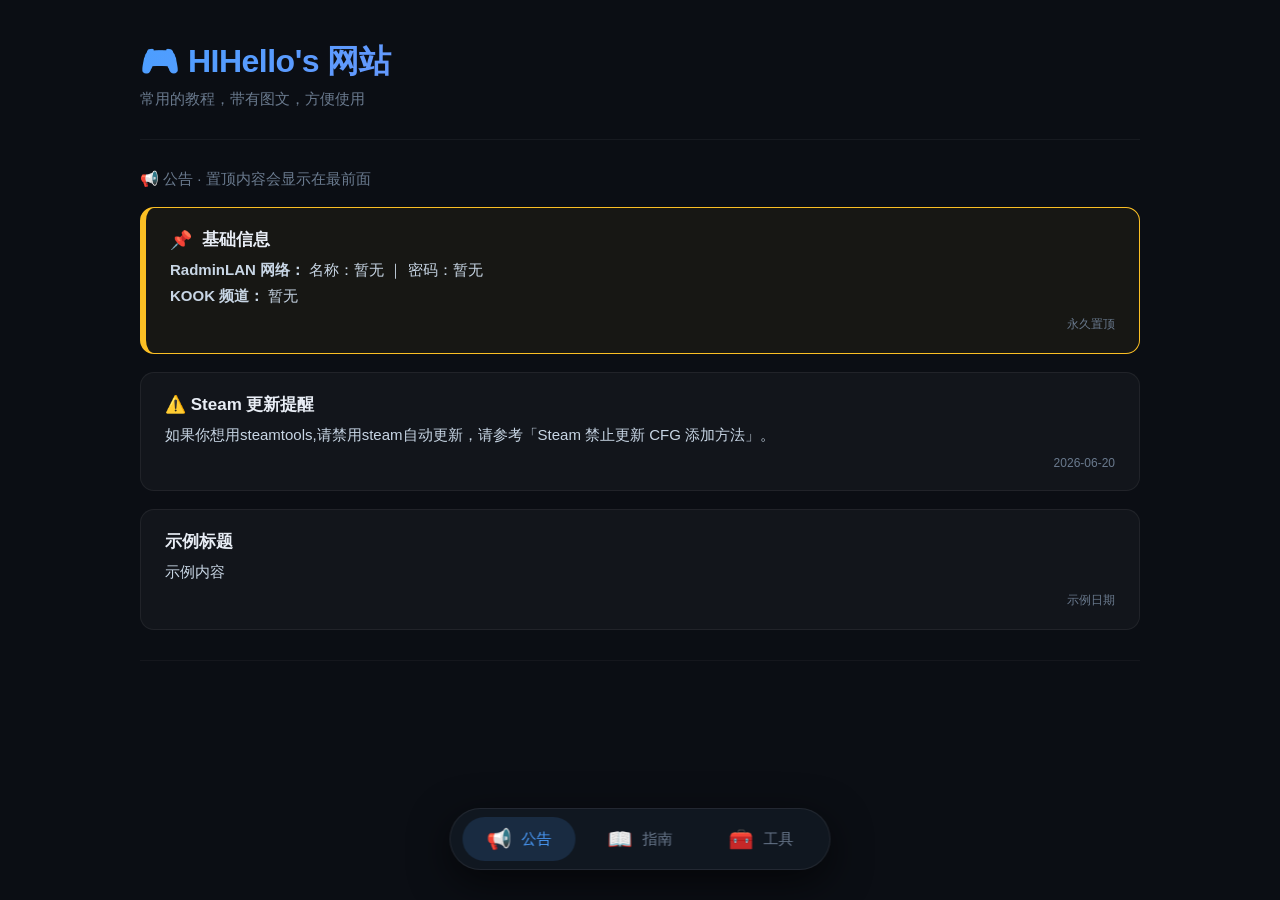
==== index.html @ 1fbae83b "无 无" ====
<!DOCTYPE html>
<html lang="zh-CN">
<head>
    <meta charset="UTF-8">
    <meta name="viewport" content="width=device-width, initial-scale=1.0">
    <title>HIHello's网站</title>
    <!-- 引用外部样式 -->
    <link rel="stylesheet" href="style.css">
</head>
<body>
<div class="app-wrapper">

    <!-- ========== 头部 ========== -->
    <div class="header">
        <h1>🎮 HIHello's 网站</h1>
        <p>常用的教程，带有图文，方便使用</p>
    </div>

    <!-- ========== 页面1: 指南 ========== -->
    <div id="page-guide" class="page">
        <div class="section-sub">📖 指南 · 点击模块展开，再点条目查看图片</div>
        
         <!-- 模块5: 备用指南（正在游玩的游戏） -->
        <div class="guide-module module-backup">
            <div class="module-title">
                <span>🎮 备用指南 · 当前游戏教程</span>
                <span class="arrow">▾</span>
            </div>
            <div class="module-content">
                <div class="guide-card">
                    <div class="guide-title">
                        <span>🔄 暂无</span>
                        <span class="arrow">▾</span>
                    </div>
                    <div class="guide-content">
                        <img class="step-img" src="替换我为相对路径" alt="游戏教程图1">
                        <div class="step-caption"><strong>步骤1：</strong> 1</div>
                        <img class="step-img" src="替换我为相对路径" alt="游戏教程图2">
                        <div class="step-caption"><strong>步骤2：</strong> 2</div>
                        <!-- <p style="color:#6A7A8E; font-size:13px;">📌 此模块内容可随时替换为当前正在玩的游戏教程。</p> -->
                    </div>
                </div>
                <!-- 可以再添加多个条目，根据需求 -->
            </div>
        </div>

        <!-- 模块1: Steam相关 -->
        <div class="guide-module">
            <div class="module-title">
                <span>🟦 Steam 相关</span>
                <span class="arrow">▾</span>
            </div>
            <div class="module-content">
                <!-- 条目1 -->
                <div class="guide-card">
                    <div class="guide-title">
                        <span>🚫 Steam 禁止更新 CFG 添加方法</span>
                        <span class="arrow">▾</span>
                    </div>
                    <div class="guide-content">
                        <img class="step-img" src="images/steam_cfg/steam_cfg01.png" alt="步骤图1">
                        <div class="step-caption"><strong>步骤1：</strong> 找到你的steam根目录,如图所示</div>
                        <img class="step-img" src="images/steam_cfg/steam_cfg02.png" alt="步骤图2">
                        <div class="step-caption"><strong>步骤2：</strong> 下载工具栏里面的"Steam 禁止更新 CFG"。</div>
                        <img class="step-img" src="images/steam_cfg/steam_cfg03.png" alt="步骤图3">
                        <div class="step-caption"><strong>步骤3：</strong> 将下载下来的cfg放入steam根目录。重启即可</div>
                        <!-- <p style="color:#6A7A8E; font-size:13px;">💡 将你的截图替换上面的占位图，可放多张。</p> -->
                    </div>
                </div>
                <!-- 条目2 -->
                <div class="guide-card">
                    <div class="guide-title">
                        <span>🔍 Steam 版本查看</span>
                        <span class="arrow">▾</span>
                    </div>
                    <div class="guide-content">
                        <img class="step-img" src="images/steam_version/steam_version.png" alt="版本查看图">
                        <div class="step-caption">点击左上角“Steam” → “关于 Steam” 即可看到版本号。</div>
                        <p style="color:#6A7A8E; font-size:13px;">也可在控制台输入 version 命令。</p>
                    </div>
                </div>
                <!-- 条目3 -->
                <div class="guide-card">
                    <div class="guide-title">
                        <span>🧹 Steam 清除下载缓存</span>
                        <span class="arrow">▾</span>
                    </div>
                    <div class="guide-content">
                        <img class="step-img" src="images/steam_cleandownload/steam_cleandownload01.png" alt="清除缓存图1">
                        <img class="step-img" src="images/steam_cleandownload/steam_cleandownload02.png" alt="清除缓存2">
                        <div class="step-caption">打开Steam设置 → 下载 → 点击“清除下载缓存” → 重启Steam。</div>
                        <p style="color:#6A7A8E; font-size:13px;">🔁 不会删除游戏文件，只清理临时数据。</p>
                    </div>
                </div>
            </div>
        </div>

        <!-- 模块2: SteamTools相关 -->
        <div class="guide-module">
            <div class="module-title">
                <span>🛠️ SteamTools 相关</span>
                <span class="arrow">▾</span>
            </div>
            <div class="module-content">
                <div class="guide-card">
                    <div class="guide-title">
                        <span>📦 SteamTools 使用方法(暂无)</span>
                        <span class="arrow">▾</span>
                    </div>
                    <div class="guide-content">
                        <!-- <img class="step-img" src="https://picsum.photos/800/400?random=6" alt="SteamTools步骤1">
                        <div class="step-caption"><strong>步骤1：</strong> 下载解压SteamTools，以管理员身份运行。</div>
                        <img class="step-img" src="https://picsum.photos/800/400?random=7" alt="SteamTools步骤2">
                        <div class="step-caption"><strong>步骤2：</strong> 在设置中勾选“开启解锁模式”。</div>
                        <img class="step-img" src="https://picsum.photos/800/400?random=8" alt="SteamTools步骤3">
                        <div class="step-caption"><strong>步骤3：</strong> 重启Steam，生效。</div> -->
                        <!-- <p style="color:#6A7A8E; font-size:13px;">⚠️ 建议仅在单机/离线环境下使用。</p> -->
                    </div>
                </div>
            </div>
        </div>

        <!-- 模块3: 电脑远控相关 -->
        <div class="guide-module">
            <div class="module-title">
                <span>🖥️ 电脑远控相关</span>
                <span class="arrow">▾</span>
            </div>
            <div class="module-content">
                <div class="guide-card">
                    <div class="guide-title">
                        <span>📡 爱思远控使用方法</span>
                        <span class="arrow">▾</span>
                    </div>
                    <div class="guide-content">
                        <img class="step-img" src="images/i4_help/i4_help01.png" alt="爱思远控步骤1">
                        <div class="step-caption"><strong>步骤1：</strong> 下载安装爱思远控</div>
                        <img class="step-img" src="images/i4_help/i4_help02.png" alt="爱思远控步骤2">
                        <div class="step-caption"><strong>步骤2：</strong> 将远控码和密码复制发给远控你的人,注意密码不会自动复制</div>
                         <p style="color:#6A7A8E; font-size:13px;">⚠️ 请发送给你信任的人！</p>
                    </div>
                </div>
            </div>
        </div>

        <!-- 模块4: 虚拟局域网相关 -->
        <div class="guide-module">
            <div class="module-title">
                <span>🌐 虚拟局域网相关</span>
                <span class="arrow">▾</span>
            </div>
            <div class="module-content">
                <div class="guide-card">
                    <div class="guide-title">
                        <span>🔗 RadminLAN 使用方法</span>
                        <span class="arrow">▾</span>
                    </div>
                    <div class="guide-content">
                        <img class="step-img" src="images/radmin_help/radmin_help01.png" alt="RadminLAN步骤1">
                        <div class="step-caption"><strong>步骤1：</strong> 下载并安装radmin</div>
                        <img class="step-img" src="images/radmin_help/radmin_help02.png" alt="RadminLAN步骤2">
                        <div class="step-caption"><strong>步骤2：</strong> 第一次加载</div>
                        <img class="step-img" src="images/radmin_help/radmin_help03.png" alt="RadminLAN步骤3">
                        <div class="step-caption"><strong>步骤3：</strong> 修改名字</div>
                        <img class="step-img" src="images/radmin_help/radmin_help04.png" alt="RadminLAN步骤4">
                        <div class="step-caption"><strong>步骤4：</strong> 加入/创建局域网</div>
                    </div>
                </div>
            </div>
        </div>
    </div>

    <!-- ========== 页面2: 工具 ========== -->
    <div id="page-tools" class="page">
        <div class="section-sub">🧰 常用工具下载</div>
        <div class="tool-list">
            <div class="tool-item">
                <span class="icon">🖥️</span>
                <div class="info">
                    <div class="name">爱思远控 Lite</div>
                    <div class="desc">轻量远程控制</div>
                </div>
                <a href="https://d-app6.i4.cn/i4tools/remote/win/i4Remote_Lite_1.0.32.exe" class="link">下载</a>
                <a href="downloads/i4Remote_Lite_1.0.32.exe" class="link">备用下载</a>
            </div>
            <div class="tool-item">
                <span class="icon">🎮</span>
                <div class="info">
                    <div class="name">Steam 官方</div>
                    <div class="desc">游戏平台</div>
                </div>
                <a href="https://store.steampowered.com/about/" class="link">访问</a>
            </div>
            <div class="tool-item">
                <span class="icon">🔗</span>
                <div class="info">
                    <div class="name">RadminLAN</div>
                    <div class="desc">虚拟局域网</div>
                </div>
                <a href="https://www.radmin-lan.cn/" class="link">下载</a>
                <a href="downloads/Radmin_LAN_1.4.4642.1.exe" class="link">备用下载</a>
            </div>
            <div class="tool-item">
                <span class="icon">📄</span>
                <div class="info">
                    <div class="name">Steam 禁止更新 CFG</div>
                    <div class="desc">配置文件模板</div>
                </div>
                <a href="downloads/Steam.cfg" class="link">下载</a>
            </div>
            <div class="tool-item">
                <span class="icon">💬</span>
                <div class="info">
                    <div class="name">KOOK</div>
                    <div class="desc">语音开黑</div>
                </div>
                <a href="https://www.kookapp.cn/" class="link">访问</a>
            </div>
            <div class="tool-item">
                <span class="icon">🛠️</span>
                <div class="info">
                    <div class="name">SteamTools</div>
                    <div class="desc">解锁辅助工具</div>
                </div>
                <a href="https://www.steamtools.net/" class="link">访问</a>
            </div>
        </div>
    </div>

    <!-- ========== 页面3: 公告 ========== -->
    <div id="page-notice" class="page active">
        <div class="section-sub">📢 公告 · 置顶内容会显示在最前面</div>
        <div class="notice-list">
            <!-- 置顶公告（特殊样式） -->
            <div class="notice-card pinned">
                <div class="notice-title">
                    <span class="pin-icon">📌</span> 基础信息
                </div>
                <div class="notice-content">
                    <p><strong>RadminLAN 网络：</strong> 名称：暂无 ｜ 密码：暂无</p>
                    <p><strong>KOOK 频道：</strong> 暂无</p>
                </div>
                <div class="notice-date">永久置顶</div>
            </div>
            <!-- 普通公告1 -->
            <div class="notice-card">
                <div class="notice-title">⚠️ Steam 更新提醒</div>
                <div class="notice-content">
                    <p>如果你想用steamtools,请禁用steam自动更新，请参考「Steam 禁止更新 CFG 添加方法」。</p>
                </div>
                <div class="notice-date">2026-06-20</div>
            </div>
             <!-- 普通公告2 -->
            <div class="notice-card">
                <div class="notice-title">示例标题</div>
                <div class="notice-content">
                    <p>示例内容</p>
                </div>
                <div class="notice-date">示例日期</div>
            </div>
        </div>
    </div>

    <hr>
</div>

<!-- ========== 底部导航（三个标签） ========== -->
<div class="bottom-nav">
    <button class="nav-item active" data-target="page-notice">
        <span class="icon">📢</span><span>公告</span>
    </button>
    <button class="nav-item" data-target="page-guide">
        <span class="icon">📖</span><span>指南</span>
    </button>
    <button class="nav-item" data-target="page-tools">
        <span class="icon">🧰</span><span>工具</span>
    </button>
</div>

<!-- 引用外部脚本 -->
<script src="script.js"></script>
</body>
</html>
---- style.css ----
/* ========== 全局重置 & 深色主题 ========== */
* {
    margin: 0;
    padding: 0;
    box-sizing: border-box;
    font-family: -apple-system, 'Segoe UI', Roboto, 'Helvetica Neue', sans-serif;
}

body {
    background: #0B0E14;
    color: #E8EDF5;
    min-height: 100vh;
    display: flex;
    flex-direction: column;
    align-items: center;
    padding: 30px 20px 100px;
}

.app-wrapper {
    max-width: 1000px;
    width: 100%;
}

/* ========== 头部 ========== */
.header {
    padding: 10px 0 30px;
    border-bottom: 1px solid rgba(255,255,255,0.05);
    margin-bottom: 30px;
}
.header h1 {
    font-size: 32px;
    font-weight: 800;
    background: linear-gradient(135deg, #4B9EFF, #A78BFA);
    -webkit-background-clip: text;
    -webkit-text-fill-color: transparent;
    letter-spacing: -0.5px;
}
.header p {
    font-size: 15px;
    color: #6A7A8E;
    margin-top: 6px;
}

/* ========== 页面切换 ========== */
.page { display: none; animation: fadeUp 0.25s ease; }
.page.active { display: block; }
@keyframes fadeUp {
    from { opacity: 0; transform: translateY(12px); }
    to { opacity: 1; transform: translateY(0); }
}

/* ========== 模块（指南页面中的大分类） ========== */
.guide-module {
    background: rgba(255,255,255,0.02);
    border: 1px solid rgba(255,255,255,0.06);
    border-radius: 16px;
    margin-bottom: 20px;
    overflow: hidden;
    transition: border-color 0.2s;
}
.guide-module:hover {
    border-color: rgba(75,158,255,0.2);
}
.module-title {
    padding: 16px 24px;
    font-weight: 700;
    font-size: 18px;
    cursor: pointer;
    user-select: none;
    background: rgba(255,255,255,0.03);
    display: flex;
    justify-content: space-between;
    align-items: center;
    transition: background 0.2s;
}
.module-title:hover {
    background: rgba(255,255,255,0.06);
}
.module-title .arrow {
    color: #4B9EFF;
    transition: 0.3s;
    font-size: 20px;
}
.guide-module.open .module-title .arrow {
    transform: rotate(180deg);
}
.module-content {
    max-height: 0;
    overflow: hidden;
    transition: max-height 0.5s cubic-bezier(0.4, 0, 0.2, 1), padding 0.3s;
    padding: 0 24px;
    background: rgba(0,0,0,0.15);
}
.guide-module.open .module-content {
    max-height: 9000px; /* 足够展示所有子条目 */
    padding: 16px 24px 24px;
}

/* ========== 子条目（每个教程） ========== */
.guide-card {
    background: rgba(255,255,255,0.03);
    border: 1px solid rgba(255,255,255,0.05);
    border-radius: 12px;
    margin-bottom: 14px;
    overflow: hidden;
    transition: border-color 0.2s;
}
.guide-card:last-child { margin-bottom: 0; }
.guide-card:hover {
    border-color: rgba(75,158,255,0.25);
}
.guide-title {
    padding: 14px 18px;
    font-weight: 600;
    font-size: 16px;
    display: flex;
    justify-content: space-between;
    align-items: center;
    cursor: pointer;
    user-select: none;
    background: rgba(255,255,255,0.02);
}
.guide-title .arrow {
    color: #4B9EFF;
    transition: 0.3s;
    font-size: 18px;
}
.guide-card.open .guide-title .arrow {
    transform: rotate(180deg);
}
.guide-content {
    max-height: 0;
    padding: 0 18px;
    overflow: hidden;
    transition: max-height 0.4s cubic-bezier(0.4, 0, 0.2, 1), padding 0.3s;
    background: rgba(0,0,0,0.1);
}
.guide-card.open .guide-content {
    max-height: 9000px;
    padding: 16px 18px 20px;
}
/* 图片容器 */
.guide-content .step-img {
    width: 100%;
    height: auto;
    border-radius: 8px;
    border: 1px solid rgba(255,255,255,0.08);
    margin: 8px 0;
    box-shadow: 0 4px 15px rgba(0,0,0,0.3);
}
.guide-content .step-caption {
    color: #B0C0D0;
    font-size: 14px;
    line-height: 1.6;
    margin: 6px 0 10px;
}
.guide-content .step-caption strong {
    color: #E8EDF5;
}

/* ========== 工具页面 ========== */
.tool-list {
    display: grid;
    grid-template-columns: repeat(2, 1fr);
    gap: 16px;
    margin-top: 10px;
}
.tool-item {
    background: rgba(255,255,255,0.04);
    border: 1px solid rgba(255,255,255,0.06);
    border-radius: 14px;
    padding: 18px 20px;
    display: flex;
    align-items: center;
    gap: 14px;
    transition: 0.2s;
}
.tool-item:hover {
    background: rgba(75,158,255,0.06);
    border-color: #4B9EFF;
    transform: translateY(-2px);
    box-shadow: 0 4px 20px rgba(0,0,0,0.3);
}
.tool-item .icon { font-size: 28px; }
.tool-item .info { flex: 1; }
.tool-item .name { font-weight: 600; font-size: 16px; }
.tool-item .desc { font-size: 13px; color: #6A7A8E; margin-top: 2px; }
.tool-item .link {
    color: #4B9EFF;
    text-decoration: none;
    font-size: 14px;
    background: rgba(75,158,255,0.1);
    padding: 4px 14px;
    border-radius: 20px;
    transition: 0.2s;
    border: 1px solid transparent;
}
.tool-item .link:hover {
    background: #4B9EFF;
    color: #fff;
    border-color: #4B9EFF;
}

/* ========== 公告页面 ========== */
.notice-list {
    display: flex;
    flex-direction: column;
    gap: 18px;
    margin-top: 10px;
}
.notice-card {
    background: rgba(255,255,255,0.03);
    border: 1px solid rgba(255,255,255,0.06);
    border-radius: 14px;
    padding: 20px 24px;
    transition: 0.2s;
}
.notice-card:hover {
    border-color: rgba(255,255,255,0.12);
}
.notice-card.pinned {
    border-left: 6px solid #FBBF24;
    background: rgba(251,191,36,0.05);
    border-color: #FBBF24;
}
.notice-card .notice-title {
    font-weight: 700;
    font-size: 17px;
    display: flex;
    align-items: center;
    gap: 10px;
    margin-bottom: 6px;
}
.notice-card .notice-title .pin-icon {
    color: #FBBF24;
    font-size: 18px;
}
.notice-card .notice-content {
    color: #C8D6E5;
    font-size: 15px;
    line-height: 1.7;
}
.notice-card .notice-date {
    font-size: 12px;
    color: #6A7A8E;
    margin-top: 8px;
    text-align: right;
}

/* ========== 底部导航（桌面悬浮居中） ========== */
.bottom-nav {
    position: fixed;
    bottom: 30px;
    left: 50%;
    transform: translateX(-50%);
    background: rgba(18,24,34,0.92);
    backdrop-filter: blur(16px);
    -webkit-backdrop-filter: blur(16px);
    display: flex;
    justify-content: space-around;
    align-items: center;
    padding: 8px 12px;
    border-radius: 60px;
    border: 1px solid rgba(255,255,255,0.08);
    box-shadow: 0 12px 40px rgba(0,0,0,0.6);
    z-index: 100;
    gap: 8px;
    min-width: 360px;
}
.nav-item {
    display: flex;
    flex-direction: row;
    align-items: center;
    gap: 10px;
    cursor: pointer;
    background: none;
    border: none;
    color: #6A7A8E;
    transition: 0.2s;
    padding: 10px 24px;
    border-radius: 40px;
    font-size: 15px;
    font-weight: 500;
}
.nav-item .icon { font-size: 20px; }
.nav-item:hover {
    background: rgba(255,255,255,0.05);
    color: #C8D6E5;
}
.nav-item.active {
    background: rgba(75,158,255,0.15);
    color: #4B9EFF;
}

.section-sub {
    color: #6A7A8E;
    margin-bottom: 18px;
    font-size: 15px;
    display: flex;
    align-items: center;
    gap: 8px;
}
hr {
    border: none;
    border-top: 1px solid rgba(255,255,255,0.04);
    margin: 30px 0 10px;
}
/* 给自己的提示 */
.placeholder-note {   
    color: #5A6A7E;
    font-size: 13px;
    background: rgba(255,255,255,0.03);
    padding: 6px 12px;
    border-radius: 8px;
    display: inline-block;
    margin-top: 4px;
}
/* 备用指南特殊标记 */
.module-backup .module-title {
    border-left: 4px solid #F59E0B;
}
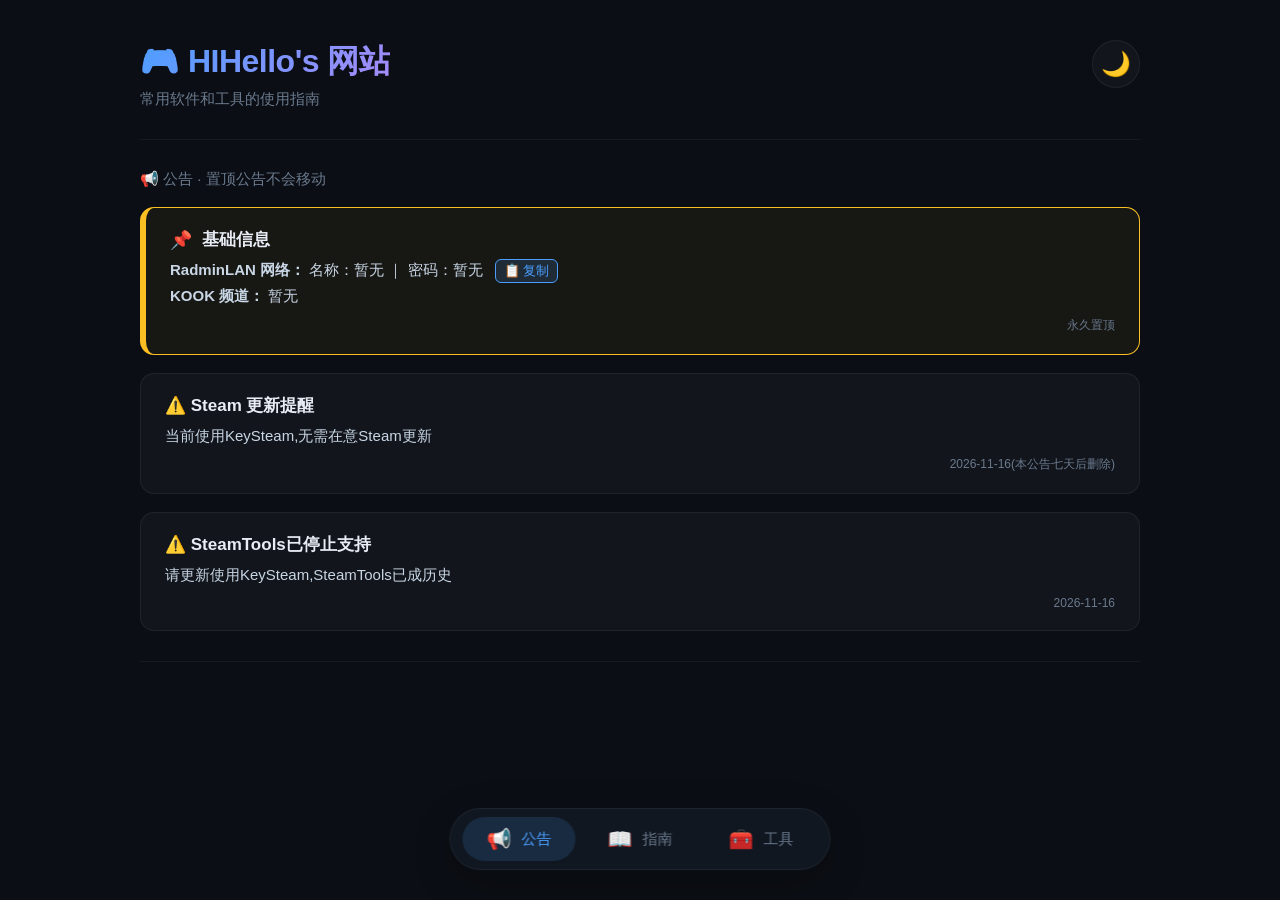
==== commit 95736c79: "无" ====
--- a/index.html
+++ b/index.html
@@ -4,259 +4,100 @@
     <meta charset="UTF-8">
     <meta name="viewport" content="width=device-width, initial-scale=1.0">
     <title>HIHello's网站</title>
-    <!-- 引用外部样式 -->
-    <link rel="stylesheet" href="style.css">
+    <link rel="stylesheet" href="css/style.css">
 </head>
 <body>
 <div class="app-wrapper">
 
-    <!-- ========== 头部 ========== -->
+    <!-- 头部：增加了主题切换按钮 -->
     <div class="header">
-        <h1>🎮 HIHello's 网站</h1>
-        <p>常用的教程，带有图文，方便使用</p>
+        <div>
+            <h1>🎮 HIHello's 网站</h1>
+            <p>常用软件和工具的使用指南</p>
+        </div>
+        <button id="theme-toggle" class="theme-btn" title="切换主题">🌙</button>
     </div>
 
     <!-- ========== 页面1: 指南 ========== -->
     <div id="page-guide" class="page">
         <div class="section-sub">📖 指南 · 点击模块展开，再点条目查看图片</div>
-        
-         <!-- 模块5: 备用指南（正在游玩的游戏） -->
-        <div class="guide-module module-backup">
-            <div class="module-title">
-                <span>🎮 备用指南 · 当前游戏教程</span>
-                <span class="arrow">▾</span>
-            </div>
-            <div class="module-content">
-                <div class="guide-card">
-                    <div class="guide-title">
-                        <span>🔄 暂无</span>
-                        <span class="arrow">▾</span>
-                    </div>
-                    <div class="guide-content">
-                        <img class="step-img" src="替换我为相对路径" alt="游戏教程图1">
-                        <div class="step-caption"><strong>步骤1：</strong> 1</div>
-                        <img class="step-img" src="替换我为相对路径" alt="游戏教程图2">
-                        <div class="step-caption"><strong>步骤2：</strong> 2</div>
-                        <!-- <p style="color:#6A7A8E; font-size:13px;">📌 此模块内容可随时替换为当前正在玩的游戏教程。</p> -->
-                    </div>
-                </div>
-                <!-- 可以再添加多个条目，根据需求 -->
-            </div>
-        </div>
-
-        <!-- 模块1: Steam相关 -->
-        <div class="guide-module">
-            <div class="module-title">
-                <span>🟦 Steam 相关</span>
-                <span class="arrow">▾</span>
-            </div>
-            <div class="module-content">
-                <!-- 条目1 -->
-                <div class="guide-card">
-                    <div class="guide-title">
-                        <span>🚫 Steam 禁止更新 CFG 添加方法</span>
-                        <span class="arrow">▾</span>
-                    </div>
-                    <div class="guide-content">
-                        <img class="step-img" src="images/steam_cfg/steam_cfg01.png" alt="步骤图1">
-                        <div class="step-caption"><strong>步骤1：</strong> 找到你的steam根目录,如图所示</div>
-                        <img class="step-img" src="images/steam_cfg/steam_cfg02.png" alt="步骤图2">
-                        <div class="step-caption"><strong>步骤2：</strong> 下载工具栏里面的"Steam 禁止更新 CFG"。</div>
-                        <img class="step-img" src="images/steam_cfg/steam_cfg03.png" alt="步骤图3">
-                        <div class="step-caption"><strong>步骤3：</strong> 将下载下来的cfg放入steam根目录。重启即可</div>
-                        <!-- <p style="color:#6A7A8E; font-size:13px;">💡 将你的截图替换上面的占位图，可放多张。</p> -->
-                    </div>
-                </div>
-                <!-- 条目2 -->
-                <div class="guide-card">
-                    <div class="guide-title">
-                        <span>🔍 Steam 版本查看</span>
-                        <span class="arrow">▾</span>
-                    </div>
-                    <div class="guide-content">
-                        <img class="step-img" src="images/steam_version/steam_version.png" alt="版本查看图">
-                        <div class="step-caption">点击左上角“Steam” → “关于 Steam” 即可看到版本号。</div>
-                        <p style="color:#6A7A8E; font-size:13px;">也可在控制台输入 version 命令。</p>
-                    </div>
-                </div>
-                <!-- 条目3 -->
-                <div class="guide-card">
-                    <div class="guide-title">
-                        <span>🧹 Steam 清除下载缓存</span>
-                        <span class="arrow">▾</span>
-                    </div>
-                    <div class="guide-content">
-                        <img class="step-img" src="images/steam_cleandownload/steam_cleandownload01.png" alt="清除缓存图1">
-                        <img class="step-img" src="images/steam_cleandownload/steam_cleandownload02.png" alt="清除缓存2">
-                        <div class="step-caption">打开Steam设置 → 下载 → 点击“清除下载缓存” → 重启Steam。</div>
-                        <p style="color:#6A7A8E; font-size:13px;">🔁 不会删除游戏文件，只清理临时数据。</p>
-                    </div>
-                </div>
-            </div>
-        </div>
-
-        <!-- 模块2: SteamTools相关 -->
-        <div class="guide-module">
-            <div class="module-title">
-                <span>🛠️ SteamTools 相关</span>
-                <span class="arrow">▾</span>
-            </div>
-            <div class="module-content">
-                <div class="guide-card">
-                    <div class="guide-title">
-                        <span>📦 SteamTools 使用方法(暂无)</span>
-                        <span class="arrow">▾</span>
-                    </div>
-                    <div class="guide-content">
-                        <!-- <img class="step-img" src="https://picsum.photos/800/400?random=6" alt="SteamTools步骤1">
-                        <div class="step-caption"><strong>步骤1：</strong> 下载解压SteamTools，以管理员身份运行。</div>
-                        <img class="step-img" src="https://picsum.photos/800/400?random=7" alt="SteamTools步骤2">
-                        <div class="step-caption"><strong>步骤2：</strong> 在设置中勾选“开启解锁模式”。</div>
-                        <img class="step-img" src="https://picsum.photos/800/400?random=8" alt="SteamTools步骤3">
-                        <div class="step-caption"><strong>步骤3：</strong> 重启Steam，生效。</div> -->
-                        <!-- <p style="color:#6A7A8E; font-size:13px;">⚠️ 建议仅在单机/离线环境下使用。</p> -->
-                    </div>
-                </div>
-            </div>
-        </div>
-
-        <!-- 模块3: 电脑远控相关 -->
-        <div class="guide-module">
-            <div class="module-title">
-                <span>🖥️ 电脑远控相关</span>
-                <span class="arrow">▾</span>
-            </div>
-            <div class="module-content">
-                <div class="guide-card">
-                    <div class="guide-title">
-                        <span>📡 爱思远控使用方法</span>
-                        <span class="arrow">▾</span>
-                    </div>
-                    <div class="guide-content">
-                        <img class="step-img" src="images/i4_help/i4_help01.png" alt="爱思远控步骤1">
-                        <div class="step-caption"><strong>步骤1：</strong> 下载安装爱思远控</div>
-                        <img class="step-img" src="images/i4_help/i4_help02.png" alt="爱思远控步骤2">
-                        <div class="step-caption"><strong>步骤2：</strong> 将远控码和密码复制发给远控你的人,注意密码不会自动复制</div>
-                         <p style="color:#6A7A8E; font-size:13px;">⚠️ 请发送给你信任的人！</p>
-                    </div>
-                </div>
-            </div>
-        </div>
-
-        <!-- 模块4: 虚拟局域网相关 -->
-        <div class="guide-module">
-            <div class="module-title">
-                <span>🌐 虚拟局域网相关</span>
-                <span class="arrow">▾</span>
-            </div>
-            <div class="module-content">
-                <div class="guide-card">
-                    <div class="guide-title">
-                        <span>🔗 RadminLAN 使用方法</span>
-                        <span class="arrow">▾</span>
-                    </div>
-                    <div class="guide-content">
-                        <img class="step-img" src="images/radmin_help/radmin_help01.png" alt="RadminLAN步骤1">
-                        <div class="step-caption"><strong>步骤1：</strong> 下载并安装radmin</div>
-                        <img class="step-img" src="images/radmin_help/radmin_help02.png" alt="RadminLAN步骤2">
-                        <div class="step-caption"><strong>步骤2：</strong> 第一次加载</div>
-                        <img class="step-img" src="images/radmin_help/radmin_help03.png" alt="RadminLAN步骤3">
-                        <div class="step-caption"><strong>步骤3：</strong> 修改名字</div>
-                        <img class="step-img" src="images/radmin_help/radmin_help04.png" alt="RadminLAN步骤4">
-                        <div class="step-caption"><strong>步骤4：</strong> 加入/创建局域网</div>
-                    </div>
-                </div>
-            </div>
-        </div>
+        <div id="guide-container"></div>
     </div>
 
     <!-- ========== 页面2: 工具 ========== -->
     <div id="page-tools" class="page">
         <div class="section-sub">🧰 常用工具下载</div>
-        <div class="tool-list">
-            <div class="tool-item">
-                <span class="icon">🖥️</span>
-                <div class="info">
-                    <div class="name">爱思远控 Lite</div>
-                    <div class="desc">轻量远程控制</div>
-                </div>
-                <a href="https://d-app6.i4.cn/i4tools/remote/win/i4Remote_Lite_1.0.32.exe" class="link">下载</a>
-                <a href="downloads/i4Remote_Lite_1.0.32.exe" class="link">备用下载</a>
-            </div>
-            <div class="tool-item">
-                <span class="icon">🎮</span>
-                <div class="info">
-                    <div class="name">Steam 官方</div>
-                    <div class="desc">游戏平台</div>
-                </div>
-                <a href="https://store.steampowered.com/about/" class="link">访问</a>
-            </div>
-            <div class="tool-item">
-                <span class="icon">🔗</span>
-                <div class="info">
-                    <div class="name">RadminLAN</div>
-                    <div class="desc">虚拟局域网</div>
-                </div>
-                <a href="https://www.radmin-lan.cn/" class="link">下载</a>
-                <a href="downloads/Radmin_LAN_1.4.4642.1.exe" class="link">备用下载</a>
-            </div>
-            <div class="tool-item">
-                <span class="icon">📄</span>
-                <div class="info">
-                    <div class="name">Steam 禁止更新 CFG</div>
-                    <div class="desc">配置文件模板</div>
-                </div>
-                <a href="downloads/Steam.cfg" class="link">下载</a>
-            </div>
-            <div class="tool-item">
-                <span class="icon">💬</span>
-                <div class="info">
-                    <div class="name">KOOK</div>
-                    <div class="desc">语音开黑</div>
-                </div>
-                <a href="https://www.kookapp.cn/" class="link">访问</a>
-            </div>
-            <div class="tool-item">
-                <span class="icon">🛠️</span>
-                <div class="info">
-                    <div class="name">SteamTools</div>
-                    <div class="desc">解锁辅助工具</div>
-                </div>
-                <a href="https://www.steamtools.net/" class="link">访问</a>
-            </div>
-        </div>
+        <!-- 增加了搜索框 -->
+        <input type="text" id="tool-search" class="search-input" placeholder="🔍 搜索工具名称或描述...">
+        <div class="tool-list" id="tool-container"></div>
     </div>
 
     <!-- ========== 页面3: 公告 ========== -->
     <div id="page-notice" class="page active">
-        <div class="section-sub">📢 公告 · 置顶内容会显示在最前面</div>
+        <div class="section-sub">📢 公告 · 置顶公告不会移动</div>
         <div class="notice-list">
-            <!-- 置顶公告（特殊样式） -->
+
+            <!-- #region 公告示例 -->
+            <!-- ========================================== -->
+            <!-- 📝 以下为公告模板，需要添加新公告时，复制对应模板，删掉注释符号即可 -->
+            <!-- ========================================== -->
+
+            <!-- 模板 1：置顶公告（带有黄色边框、📌图标、永久置顶字样） -->
+            <!-- 
+            <div class="notice-card pinned">
+                <div class="notice-title">
+                    <span class="pin-icon">📌</span> 置顶标题
+                </div>
+                <div class="notice-content">
+                    <p>普通内容</p>
+                    <p><strong>加粗内容：</strong> 详细说明</p>
+                </div>
+                <div class="notice-date">永久置顶</div>
+            </div>
+            -->
+
+            <!-- 模板 2：普通公告（没有黄色边框，正常显示时间） -->
+            <!-- 
+            <div class="notice-card">
+                <div class="notice-title">⚠️ 公告标题</div>
+                <div class="notice-content">
+                    <p>这里是公告的具体内容，可以写很多行。</p>
+                    <p>如果需要重点突出，可以像这样：<strong>注意！</strong></p>
+                </div>
+                <div class="notice-date">2026-06-20</div>
+            </div>
+            -->
+            <!-- #endregion -->
+            
+            <!-- 第一个公告 -->
             <div class="notice-card pinned">
                 <div class="notice-title">
                     <span class="pin-icon">📌</span> 基础信息
                 </div>
                 <div class="notice-content">
-                    <p><strong>RadminLAN 网络：</strong> 名称：暂无 ｜ 密码：暂无</p>
+                    <!-- 复制按钮 -->
+                    <p><strong>RadminLAN 网络：</strong> 名称：暂无 ｜ 密码：<span id="radmin-pwd">暂无</span> 
+                        <button class="copy-btn" data-copy="暂无">📋 复制</button>
+                    </p>
                     <p><strong>KOOK 频道：</strong> 暂无</p>
                 </div>
                 <div class="notice-date">永久置顶</div>
             </div>
-            <!-- 普通公告1 -->
+            <!-- 第二个公告 -->
             <div class="notice-card">
                 <div class="notice-title">⚠️ Steam 更新提醒</div>
                 <div class="notice-content">
-                    <p>如果你想用steamtools,请禁用steam自动更新，请参考「Steam 禁止更新 CFG 添加方法」。</p>
+                    <p>当前使用KeySteam,无需在意Steam更新</p>
                 </div>
-                <div class="notice-date">2026-06-20</div>
+                <div class="notice-date">2026-11-16(本公告七天后删除)</div>
             </div>
-             <!-- 普通公告2 -->
+            <!-- 第三个公告 -->
             <div class="notice-card">
-                <div class="notice-title">示例标题</div>
+                <div class="notice-title">⚠️ SteamTools已停止支持</div>
                 <div class="notice-content">
-                    <p>示例内容</p>
+                    <p>请更新使用KeySteam,SteamTools已成历史</p>
                 </div>
-                <div class="notice-date">示例日期</div>
+                <div class="notice-date">2026-11-16</div>
             </div>
         </div>
     </div>
@@ -264,7 +105,7 @@
     <hr>
 </div>
 
-<!-- ========== 底部导航（三个标签） ========== -->
+<!-- 底部导航 -->
 <div class="bottom-nav">
     <button class="nav-item active" data-target="page-notice">
         <span class="icon">📢</span><span>公告</span>
@@ -277,7 +118,9 @@
     </button>
 </div>
 
-<!-- 引用外部脚本 -->
-<script src="script.js"></script>
+<!-- 全局 Toast 提示框（平时隐藏，复制成功时弹出） -->
+<div id="toast" class="toast">复制成功！</div>
+
+<script src="js/script.js"></script>
 </body>
 </html>
--- a/css/style.css
+++ b/css/style.css
@@ -0,0 +1,414 @@
+/* ========================================== */
+/* CSS 变量配置（一键换肤的核心） */
+/* ========================================== */
+:root {
+    /* 默认暗色主题 */
+    --bg-color: #0B0E14;
+    --text-color: #E8EDF5;
+    --text-muted: #6A7A8E;
+    --text-secondary: #C8D6E5;
+    --card-bg: rgba(255, 255, 255, 0.03);
+    --card-border: rgba(255, 255, 255, 0.06);
+    --card-hover: rgba(75, 158, 255, 0.25);
+    --primary-color: #4B9EFF;
+    --primary-bg: rgba(75, 158, 255, 0.15);
+    --module-bg: rgba(255, 255, 255, 0.02);
+    --module-title-bg: rgba(255, 255, 255, 0.03);
+    --nav-bg: rgba(18, 24, 34, 0.92);
+    --border-color: rgba(255, 255, 255, 0.05);
+}
+
+/* 亮色主题（当 body 拥有 .light-theme 类时生效） */
+body.light-theme {
+    --bg-color: #F3F4F6;
+    --text-color: #1F2937;
+    --text-muted: #6B7280;
+    --text-secondary: #4B5563;
+    --card-bg: rgba(255, 255, 255, 0.8);
+    --card-border: rgba(0, 0, 0, 0.05);
+    --card-hover: rgba(75, 158, 255, 0.4);
+    --primary-color: #3B82F6;
+    --primary-bg: rgba(59, 130, 246, 0.1);
+    --module-bg: #FFFFFF;
+    --module-title-bg: #F9FAFB;
+    --nav-bg: rgba(255, 255, 255, 0.92);
+    --border-color: rgba(0, 0, 0, 0.05);
+}
+
+/* ========== 全局重置 ========== */
+* {
+    margin: 0;
+    padding: 0;
+    box-sizing: border-box;
+    font-family: -apple-system, 'Segoe UI', Roboto, 'Helvetica Neue', sans-serif;
+}
+
+body {
+    background: var(--bg-color);
+    color: var(--text-color);
+    min-height: 100vh;
+    display: flex;
+    flex-direction: column;
+    align-items: center;
+    padding: 30px 20px 100px;
+    transition: background 0.3s, color 0.3s; /* 切换主题丝滑过渡 */
+}
+
+.app-wrapper {
+    max-width: 1000px;
+    width: 100%;
+}
+
+/* ========== 头部（改为 Flex 布局） ========== */
+.header {
+    display: flex;
+    justify-content: space-between; /* 让文字和按钮分居两边 */
+    align-items: flex-start;
+    padding: 10px 0 30px;
+    border-bottom: 1px solid var(--border-color);
+    margin-bottom: 30px;
+    transition: border-color 0.3s;
+}
+.header h1 {
+    font-size: 32px;
+    font-weight: 800;
+    background: linear-gradient(135deg, #4B9EFF, #A78BFA);
+    -webkit-background-clip: text;
+    -webkit-text-fill-color: transparent;
+    letter-spacing: -0.5px;
+}
+.header p {
+    font-size: 15px;
+    color: var(--text-muted);
+    margin-top: 6px;
+}
+
+/* 主题切换按钮 */
+.theme-btn {
+    background: var(--card-bg);
+    border: 1px solid var(--card-border);
+    font-size: 24px;
+    width: 48px;
+    height: 48px;
+    border-radius: 50%;
+    cursor: pointer;
+    display: flex;
+    justify-content: center;
+    align-items: center;
+    transition: 0.2s;
+}
+.theme-btn:hover {
+    background: var(--primary-bg);
+    border-color: var(--primary-color);
+    transform: scale(1.1);
+}
+
+/* ========== 页面切换 ========== */
+.page { display: none; animation: fadeUp 0.25s ease; }
+.page.active { display: block; }
+@keyframes fadeUp {
+    from { opacity: 0; transform: translateY(12px); }
+    to { opacity: 1; transform: translateY(0); }
+}
+
+/* ========== 模块 ========== */
+.guide-module {
+    background: var(--module-bg);
+    border: 1px solid var(--card-border);
+    border-radius: 16px;
+    margin-bottom: 20px;
+    overflow: hidden;
+    transition: border-color 0.2s;
+}
+.guide-module:hover { border-color: var(--card-hover); }
+.module-title {
+    padding: 16px 24px;
+    font-weight: 700;
+    font-size: 18px;
+    cursor: pointer;
+    user-select: none;
+    background: var(--module-title-bg);
+    display: flex;
+    justify-content: space-between;
+    align-items: center;
+    transition: background 0.2s;
+}
+.module-title:hover { background: var(--card-border); }
+.module-title .arrow { color: var(--primary-color); transition: 0.3s; font-size: 20px; }
+.guide-module.open .module-title .arrow { transform: rotate(180deg); }
+.module-content {
+    max-height: 0;
+    overflow: hidden;
+    transition: max-height 0.5s cubic-bezier(0.4, 0, 0.2, 1), padding 0.3s;
+    padding: 0 24px;
+    background: var(--card-bg);
+}
+.guide-module.open .module-content {
+    max-height: 9000px;
+    padding: 16px 24px 24px;
+}
+
+/* ========== 子条目 ========== */
+.guide-card {
+    background: var(--module-bg);
+    border: 1px solid var(--card-border);
+    border-radius: 12px;
+    margin-bottom: 14px;
+    overflow: hidden;
+    transition: border-color 0.2s;
+}
+.guide-card:last-child { margin-bottom: 0; }
+.guide-card:hover { border-color: var(--card-hover); }
+.guide-title {
+    padding: 14px 18px;
+    font-weight: 600;
+    font-size: 16px;
+    display: flex;
+    justify-content: space-between;
+    align-items: center;
+    cursor: pointer;
+    user-select: none;
+    background: var(--module-title-bg);
+}
+.guide-title .arrow { color: var(--primary-color); transition: 0.3s; font-size: 18px; }
+.guide-card.open .guide-title .arrow { transform: rotate(180deg); }
+.guide-content {
+    max-height: 0;
+    padding: 0 18px;
+    overflow: hidden;
+    transition: max-height 0.4s cubic-bezier(0.4, 0, 0.2, 1), padding 0.3s;
+    background: var(--card-bg);
+}
+.guide-card.open .guide-content {
+    max-height: 9000px;
+    padding: 16px 18px 20px;
+}
+
+/* 图片容器 */
+.guide-content .step-img {
+    width: 100%;
+    height: auto;
+    border-radius: 8px;
+    border: 1px solid var(--card-border);
+    margin: 8px 0;
+    box-shadow: 0 4px 15px rgba(0,0,0,0.1);
+}
+.guide-content .step-caption {
+    color: var(--text-secondary);
+    font-size: 14px;
+    line-height: 1.6;
+    margin: 6px 0 10px;
+}
+
+/* ========================================== */
+/* 工具页搜索框样式 */
+/* ========================================== */
+.search-input {
+    width: 100%;
+    padding: 14px 20px;
+    margin-bottom: 20px;
+    background: var(--card-bg);
+    border: 1px solid var(--card-border);
+    border-radius: 12px;
+    color: var(--text-color);
+    font-size: 15px;
+    outline: none;
+    transition: 0.3s;
+}
+.search-input:focus {
+    border-color: var(--primary-color);
+    box-shadow: 0 0 0 3px var(--primary-bg);
+}
+.search-input::placeholder {
+    color: var(--text-muted);
+}
+
+/* ========== 工具页面 ========== */
+.tool-list {
+    display: grid;
+    grid-template-columns: repeat(2, 1fr);
+    gap: 16px;
+    margin-top: 10px;
+}
+.tool-item {
+    background: var(--card-bg);
+    border: 1px solid var(--card-border);
+    border-radius: 14px;
+    padding: 18px 20px;
+    display: flex;
+    align-items: center;
+    gap: 14px;
+    transition: 0.2s;
+}
+.tool-item:hover {
+    background: var(--primary-bg);
+    border-color: var(--primary-color);
+    transform: translateY(-2px);
+    box-shadow: 0 4px 20px rgba(0,0,0,0.1);
+}
+.tool-item .icon { font-size: 28px; }
+.tool-item .info { flex: 1; }
+.tool-item .name { font-weight: 600; font-size: 16px; }
+.tool-item .desc { font-size: 13px; color: var(--text-muted); margin-top: 2px; }
+.tool-item .link {
+    color: var(--primary-color);
+    text-decoration: none;
+    font-size: 14px;
+    background: var(--primary-bg);
+    padding: 4px 14px;
+    border-radius: 20px;
+    transition: 0.2s;
+    border: 1px solid transparent;
+}
+.tool-item .link:hover {
+    background: var(--primary-color);
+    color: #fff;
+    border-color: var(--primary-color);
+}
+
+/* ========== 公告页面 ========== */
+.notice-list { display: flex; flex-direction: column; gap: 18px; margin-top: 10px; }
+.notice-card {
+    background: var(--card-bg);
+    border: 1px solid var(--card-border);
+    border-radius: 14px;
+    padding: 20px 24px;
+    transition: 0.2s;
+}
+.notice-card:hover { border-color: var(--card-hover); }
+.notice-card.pinned {
+    border-left: 6px solid #FBBF24;
+    background: rgba(251,191,36,0.05);
+    border-color: #FBBF24;
+}
+.notice-card .notice-title {
+    font-weight: 700;
+    font-size: 17px;
+    display: flex;
+    align-items: center;
+    gap: 10px;
+    margin-bottom: 6px;
+}
+.notice-card .notice-title .pin-icon { color: #FBBF24; font-size: 18px; }
+.notice-card .notice-content { color: var(--text-secondary); font-size: 15px; line-height: 1.7; }
+.notice-card .notice-date { font-size: 12px; color: var(--text-muted); margin-top: 8px; text-align: right; }
+
+/* ========================================== */
+/* 复制按钮样式 */
+/* ========================================== */
+.copy-btn {
+    background: var(--primary-bg);
+    color: var(--primary-color);
+    border: 1px solid var(--primary-color);
+    padding: 2px 8px;
+    border-radius: 6px;
+    cursor: pointer;
+    font-size: 13px;
+    margin-left: 8px;
+    transition: 0.2s;
+    vertical-align: middle;
+}
+.copy-btn:hover {
+    background: var(--primary-color);
+    color: #fff;
+}
+
+/* ========== 底部导航 ========== */
+.bottom-nav {
+    position: fixed;
+    bottom: 30px;
+    left: 50%;
+    transform: translateX(-50%);
+    background: var(--nav-bg);
+    backdrop-filter: blur(16px);
+    -webkit-backdrop-filter: blur(16px);
+    display: flex;
+    justify-content: space-around;
+    align-items: center;
+    padding: 8px 12px;
+    border-radius: 60px;
+    border: 1px solid var(--card-border);
+    box-shadow: 0 12px 40px rgba(0,0,0,0.2);
+    z-index: 100;
+    gap: 8px;
+    min-width: 360px;
+    transition: background 0.3s;
+}
+.nav-item {
+    display: flex; flex-direction: row; align-items: center; gap: 10px;
+    cursor: pointer; background: none; border: none;
+    color: var(--text-muted); transition: 0.2s;
+    padding: 10px 24px; border-radius: 40px;
+    font-size: 15px; font-weight: 500;
+}
+.nav-item .icon { font-size: 20px; }
+.nav-item:hover { background: var(--card-bg); color: var(--text-color); }
+.nav-item.active { background: var(--primary-bg); color: var(--primary-color); }
+
+.section-sub { color: var(--text-muted); margin-bottom: 18px; font-size: 15px; display: flex; align-items: center; gap: 8px; }
+hr { border: none; border-top: 1px solid var(--border-color); margin: 30px 0 10px; }
+.module-backup .module-title { border-left: 4px solid #F59E0B; }
+
+/* ========================================== */
+/* 全局 Toast 提示框样式 */
+/* ========================================== */
+.toast {
+    position: fixed;
+    bottom: -100px; /* 默认藏在屏幕下方 */
+    left: 50%;
+    transform: translateX(-50%);
+    background: rgba(0, 0, 0, 0.8);
+    color: #fff;
+    padding: 12px 24px;
+    border-radius: 30px;
+    font-size: 15px;
+    z-index: 9999;
+    opacity: 0;
+    transition: all 0.4s cubic-bezier(0.68, -0.55, 0.27, 1.55); /* 弹簧特效 */
+    box-shadow: 0 4px 12px rgba(0,0,0,0.3);
+}
+.toast.show {
+    bottom: 100px; /* 弹到屏幕上方 */
+    opacity: 1;
+}
+
+/* ========== 移动端适配 ========== */
+@media (max-width: 768px) {
+    body { padding: 16px 12px 90px; }
+    .header h1 { font-size: 24px; }
+    .header p { font-size: 13px; }
+    .theme-btn { width: 40px; height: 40px; font-size: 20px; }
+
+    .module-title { font-size: 16px; padding: 12px 16px; }
+    .guide-title { font-size: 14px; padding: 12px 14px; }
+    .guide-module.open .module-content { padding: 12px 16px 20px; }
+    .guide-card.open .guide-content { padding: 12px 14px 16px; }
+    .guide-content .step-caption { font-size: 13px; }
+
+    .tool-list { grid-template-columns: 1fr; gap: 12px; }
+    .tool-item { padding: 14px 16px; flex-wrap: wrap; gap: 8px; }
+    .tool-item .icon { font-size: 24px; flex-shrink: 0; }
+    .tool-item .info { flex: 1 1 100%; min-width: 0; }
+    .tool-item .name { font-size: 15px; }
+    .tool-item .desc { font-size: 13px; }
+    .tool-item .link { font-size: 14px; padding: 6px 14px; flex: 0 1 auto; margin-right: 6px; margin-bottom: 4px; text-align: center; }
+
+    .notice-card { padding: 16px 18px; }
+    .notice-card .notice-title { font-size: 16px; }
+    .notice-card .notice-content { font-size: 14px; }
+
+    .bottom-nav { min-width: auto; width: 92%; padding: 6px 8px; border-radius: 40px; bottom: 16px; gap: 4px; }
+    .nav-item { padding: 8px 14px; font-size: 13px; gap: 6px; }
+    .nav-item .icon { font-size: 18px; }
+    .guide-content .step-img { border-radius: 6px; }
+}
+
+@media (max-width: 480px) {
+    .header h1 { font-size: 20px; }
+    .bottom-nav { width: 98%; padding: 4px 4px; }
+    .nav-item { padding: 6px 10px; font-size: 12px; gap: 4px; }
+    .nav-item .icon { font-size: 16px; }
+    .module-title { font-size: 15px; padding: 10px 14px; }
+    .guide-title { font-size: 13px; padding: 10px 12px; }
+    .tool-item .link { font-size: 13px; padding: 4px 12px; }
+}
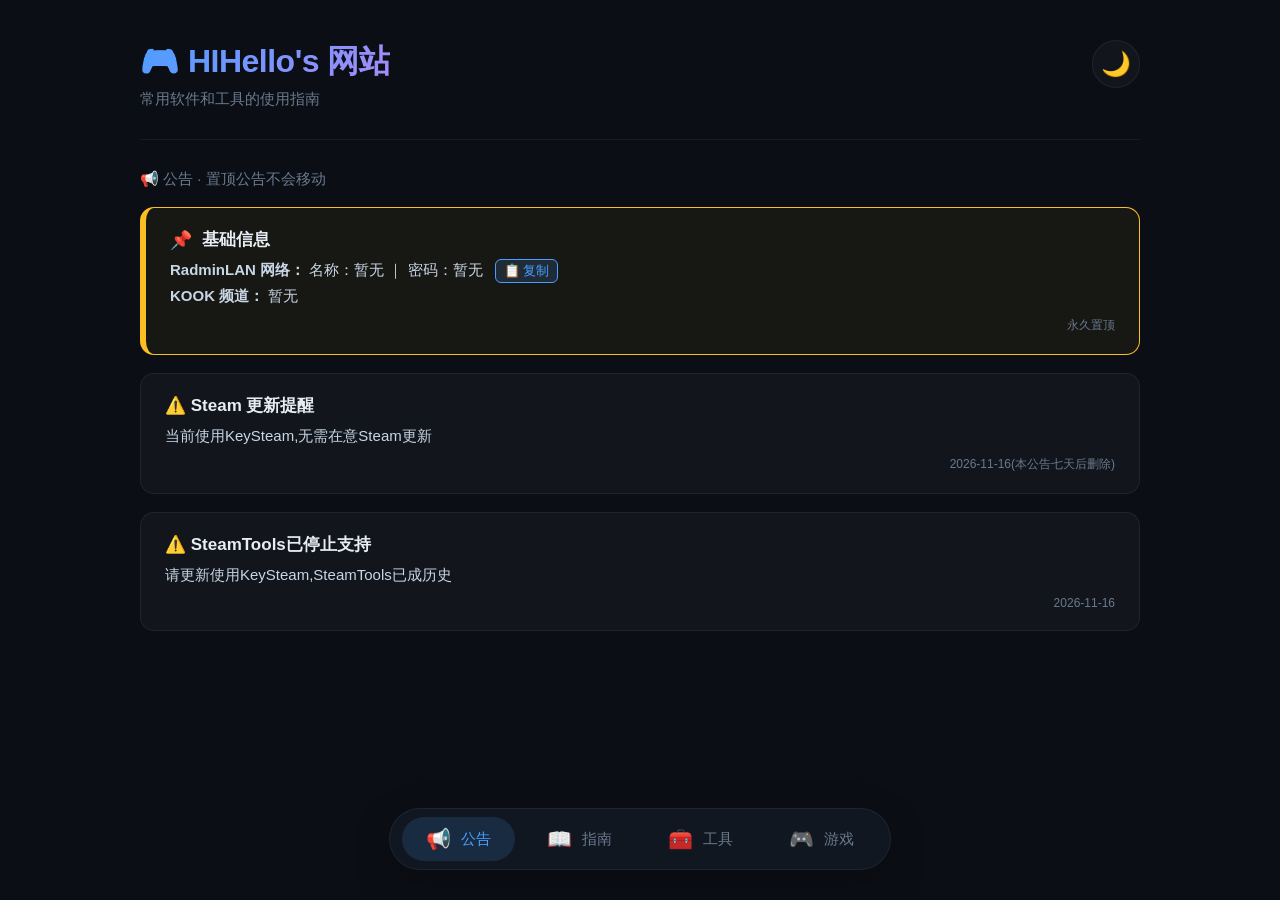
==== commit 5859bf91: "将CSS模块化；添加游戏、页面和脚本 将单一大型样式表拆分为模块化CSS文件（base、layout、components、game、minesweeper、snake、tetris、responsi" ====
--- a/index.html
+++ b/index.html
@@ -8,8 +8,7 @@
 </head>
 <body>
 <div class="app-wrapper">
-
-    <!-- 头部：增加了主题切换按钮 -->
+    <!-- 头部 -->
     <div class="header">
         <div>
             <h1>🎮 HIHello's 网站</h1>
@@ -18,91 +17,8 @@
         <button id="theme-toggle" class="theme-btn" title="切换主题">🌙</button>
     </div>
 
-    <!-- ========== 页面1: 指南 ========== -->
-    <div id="page-guide" class="page">
-        <div class="section-sub">📖 指南 · 点击模块展开，再点条目查看图片</div>
-        <div id="guide-container"></div>
-    </div>
-
-    <!-- ========== 页面2: 工具 ========== -->
-    <div id="page-tools" class="page">
-        <div class="section-sub">🧰 常用工具下载</div>
-        <!-- 增加了搜索框 -->
-        <input type="text" id="tool-search" class="search-input" placeholder="🔍 搜索工具名称或描述...">
-        <div class="tool-list" id="tool-container"></div>
-    </div>
-
-    <!-- ========== 页面3: 公告 ========== -->
-    <div id="page-notice" class="page active">
-        <div class="section-sub">📢 公告 · 置顶公告不会移动</div>
-        <div class="notice-list">
-
-            <!-- #region 公告示例 -->
-            <!-- ========================================== -->
-            <!-- 📝 以下为公告模板，需要添加新公告时，复制对应模板，删掉注释符号即可 -->
-            <!-- ========================================== -->
-
-            <!-- 模板 1：置顶公告（带有黄色边框、📌图标、永久置顶字样） -->
-            <!-- 
-            <div class="notice-card pinned">
-                <div class="notice-title">
-                    <span class="pin-icon">📌</span> 置顶标题
-                </div>
-                <div class="notice-content">
-                    <p>普通内容</p>
-                    <p><strong>加粗内容：</strong> 详细说明</p>
-                </div>
-                <div class="notice-date">永久置顶</div>
-            </div>
-            -->
-
-            <!-- 模板 2：普通公告（没有黄色边框，正常显示时间） -->
-            <!-- 
-            <div class="notice-card">
-                <div class="notice-title">⚠️ 公告标题</div>
-                <div class="notice-content">
-                    <p>这里是公告的具体内容，可以写很多行。</p>
-                    <p>如果需要重点突出，可以像这样：<strong>注意！</strong></p>
-                </div>
-                <div class="notice-date">2026-06-20</div>
-            </div>
-            -->
-            <!-- #endregion -->
-            
-            <!-- 第一个公告 -->
-            <div class="notice-card pinned">
-                <div class="notice-title">
-                    <span class="pin-icon">📌</span> 基础信息
-                </div>
-                <div class="notice-content">
-                    <!-- 复制按钮 -->
-                    <p><strong>RadminLAN 网络：</strong> 名称：暂无 ｜ 密码：<span id="radmin-pwd">暂无</span> 
-                        <button class="copy-btn" data-copy="暂无">📋 复制</button>
-                    </p>
-                    <p><strong>KOOK 频道：</strong> 暂无</p>
-                </div>
-                <div class="notice-date">永久置顶</div>
-            </div>
-            <!-- 第二个公告 -->
-            <div class="notice-card">
-                <div class="notice-title">⚠️ Steam 更新提醒</div>
-                <div class="notice-content">
-                    <p>当前使用KeySteam,无需在意Steam更新</p>
-                </div>
-                <div class="notice-date">2026-11-16(本公告七天后删除)</div>
-            </div>
-            <!-- 第三个公告 -->
-            <div class="notice-card">
-                <div class="notice-title">⚠️ SteamTools已停止支持</div>
-                <div class="notice-content">
-                    <p>请更新使用KeySteam,SteamTools已成历史</p>
-                </div>
-                <div class="notice-date">2026-11-16</div>
-            </div>
-        </div>
-    </div>
-
-    <hr>
+    <!-- 页面内容容器（由 JS 动态注入） -->
+    <div id="page-container"></div>
 </div>
 
 <!-- 底部导航 -->
@@ -116,11 +32,19 @@
     <button class="nav-item" data-target="page-tools">
         <span class="icon">🧰</span><span>工具</span>
     </button>
+    <button class="nav-item" data-target="page-game">
+        <span class="icon">🎮</span><span>游戏</span>
+    </button>
 </div>
 
-<!-- 全局 Toast 提示框（平时隐藏，复制成功时弹出） -->
-<div id="toast" class="toast">复制成功！</div>
+<!-- 全局组件 -->
+<div id="toast" class="toast">操作成功！</div>
+<button id="back-to-top" title="回到顶部">🚀</button>
 
+<script src="js/data.js"></script>
+<script src="js/minesweeper.js"></script>
+<script src="js/snake.js"></script>
+<script src="js/tetris.js"></script>
 <script src="js/script.js"></script>
 </body>
 </html>
--- a/css/style.css
+++ b/css/style.css
@@ -1,414 +1,8 @@
-/* ========================================== */
-/* CSS 变量配置（一键换肤的核心） */
-/* ========================================== */
-:root {
-    /* 默认暗色主题 */
-    --bg-color: #0B0E14;
-    --text-color: #E8EDF5;
-    --text-muted: #6A7A8E;
-    --text-secondary: #C8D6E5;
-    --card-bg: rgba(255, 255, 255, 0.03);
-    --card-border: rgba(255, 255, 255, 0.06);
-    --card-hover: rgba(75, 158, 255, 0.25);
-    --primary-color: #4B9EFF;
-    --primary-bg: rgba(75, 158, 255, 0.15);
-    --module-bg: rgba(255, 255, 255, 0.02);
-    --module-title-bg: rgba(255, 255, 255, 0.03);
-    --nav-bg: rgba(18, 24, 34, 0.92);
-    --border-color: rgba(255, 255, 255, 0.05);
-}
-
-/* 亮色主题（当 body 拥有 .light-theme 类时生效） */
-body.light-theme {
-    --bg-color: #F3F4F6;
-    --text-color: #1F2937;
-    --text-muted: #6B7280;
-    --text-secondary: #4B5563;
-    --card-bg: rgba(255, 255, 255, 0.8);
-    --card-border: rgba(0, 0, 0, 0.05);
-    --card-hover: rgba(75, 158, 255, 0.4);
-    --primary-color: #3B82F6;
-    --primary-bg: rgba(59, 130, 246, 0.1);
-    --module-bg: #FFFFFF;
-    --module-title-bg: #F9FAFB;
-    --nav-bg: rgba(255, 255, 255, 0.92);
-    --border-color: rgba(0, 0, 0, 0.05);
-}
-
-/* ========== 全局重置 ========== */
-* {
-    margin: 0;
-    padding: 0;
-    box-sizing: border-box;
-    font-family: -apple-system, 'Segoe UI', Roboto, 'Helvetica Neue', sans-serif;
-}
-
-body {
-    background: var(--bg-color);
-    color: var(--text-color);
-    min-height: 100vh;
-    display: flex;
-    flex-direction: column;
-    align-items: center;
-    padding: 30px 20px 100px;
-    transition: background 0.3s, color 0.3s; /* 切换主题丝滑过渡 */
-}
-
-.app-wrapper {
-    max-width: 1000px;
-    width: 100%;
-}
-
-/* ========== 头部（改为 Flex 布局） ========== */
-.header {
-    display: flex;
-    justify-content: space-between; /* 让文字和按钮分居两边 */
-    align-items: flex-start;
-    padding: 10px 0 30px;
-    border-bottom: 1px solid var(--border-color);
-    margin-bottom: 30px;
-    transition: border-color 0.3s;
-}
-.header h1 {
-    font-size: 32px;
-    font-weight: 800;
-    background: linear-gradient(135deg, #4B9EFF, #A78BFA);
-    -webkit-background-clip: text;
-    -webkit-text-fill-color: transparent;
-    letter-spacing: -0.5px;
-}
-.header p {
-    font-size: 15px;
-    color: var(--text-muted);
-    margin-top: 6px;
-}
-
-/* 主题切换按钮 */
-.theme-btn {
-    background: var(--card-bg);
-    border: 1px solid var(--card-border);
-    font-size: 24px;
-    width: 48px;
-    height: 48px;
-    border-radius: 50%;
-    cursor: pointer;
-    display: flex;
-    justify-content: center;
-    align-items: center;
-    transition: 0.2s;
-}
-.theme-btn:hover {
-    background: var(--primary-bg);
-    border-color: var(--primary-color);
-    transform: scale(1.1);
-}
-
-/* ========== 页面切换 ========== */
-.page { display: none; animation: fadeUp 0.25s ease; }
-.page.active { display: block; }
-@keyframes fadeUp {
-    from { opacity: 0; transform: translateY(12px); }
-    to { opacity: 1; transform: translateY(0); }
-}
-
-/* ========== 模块 ========== */
-.guide-module {
-    background: var(--module-bg);
-    border: 1px solid var(--card-border);
-    border-radius: 16px;
-    margin-bottom: 20px;
-    overflow: hidden;
-    transition: border-color 0.2s;
-}
-.guide-module:hover { border-color: var(--card-hover); }
-.module-title {
-    padding: 16px 24px;
-    font-weight: 700;
-    font-size: 18px;
-    cursor: pointer;
-    user-select: none;
-    background: var(--module-title-bg);
-    display: flex;
-    justify-content: space-between;
-    align-items: center;
-    transition: background 0.2s;
-}
-.module-title:hover { background: var(--card-border); }
-.module-title .arrow { color: var(--primary-color); transition: 0.3s; font-size: 20px; }
-.guide-module.open .module-title .arrow { transform: rotate(180deg); }
-.module-content {
-    max-height: 0;
-    overflow: hidden;
-    transition: max-height 0.5s cubic-bezier(0.4, 0, 0.2, 1), padding 0.3s;
-    padding: 0 24px;
-    background: var(--card-bg);
-}
-.guide-module.open .module-content {
-    max-height: 9000px;
-    padding: 16px 24px 24px;
-}
-
-/* ========== 子条目 ========== */
-.guide-card {
-    background: var(--module-bg);
-    border: 1px solid var(--card-border);
-    border-radius: 12px;
-    margin-bottom: 14px;
-    overflow: hidden;
-    transition: border-color 0.2s;
-}
-.guide-card:last-child { margin-bottom: 0; }
-.guide-card:hover { border-color: var(--card-hover); }
-.guide-title {
-    padding: 14px 18px;
-    font-weight: 600;
-    font-size: 16px;
-    display: flex;
-    justify-content: space-between;
-    align-items: center;
-    cursor: pointer;
-    user-select: none;
-    background: var(--module-title-bg);
-}
-.guide-title .arrow { color: var(--primary-color); transition: 0.3s; font-size: 18px; }
-.guide-card.open .guide-title .arrow { transform: rotate(180deg); }
-.guide-content {
-    max-height: 0;
-    padding: 0 18px;
-    overflow: hidden;
-    transition: max-height 0.4s cubic-bezier(0.4, 0, 0.2, 1), padding 0.3s;
-    background: var(--card-bg);
-}
-.guide-card.open .guide-content {
-    max-height: 9000px;
-    padding: 16px 18px 20px;
-}
-
-/* 图片容器 */
-.guide-content .step-img {
-    width: 100%;
-    height: auto;
-    border-radius: 8px;
-    border: 1px solid var(--card-border);
-    margin: 8px 0;
-    box-shadow: 0 4px 15px rgba(0,0,0,0.1);
-}
-.guide-content .step-caption {
-    color: var(--text-secondary);
-    font-size: 14px;
-    line-height: 1.6;
-    margin: 6px 0 10px;
-}
-
-/* ========================================== */
-/* 工具页搜索框样式 */
-/* ========================================== */
-.search-input {
-    width: 100%;
-    padding: 14px 20px;
-    margin-bottom: 20px;
-    background: var(--card-bg);
-    border: 1px solid var(--card-border);
-    border-radius: 12px;
-    color: var(--text-color);
-    font-size: 15px;
-    outline: none;
-    transition: 0.3s;
-}
-.search-input:focus {
-    border-color: var(--primary-color);
-    box-shadow: 0 0 0 3px var(--primary-bg);
-}
-.search-input::placeholder {
-    color: var(--text-muted);
-}
-
-/* ========== 工具页面 ========== */
-.tool-list {
-    display: grid;
-    grid-template-columns: repeat(2, 1fr);
-    gap: 16px;
-    margin-top: 10px;
-}
-.tool-item {
-    background: var(--card-bg);
-    border: 1px solid var(--card-border);
-    border-radius: 14px;
-    padding: 18px 20px;
-    display: flex;
-    align-items: center;
-    gap: 14px;
-    transition: 0.2s;
-}
-.tool-item:hover {
-    background: var(--primary-bg);
-    border-color: var(--primary-color);
-    transform: translateY(-2px);
-    box-shadow: 0 4px 20px rgba(0,0,0,0.1);
-}
-.tool-item .icon { font-size: 28px; }
-.tool-item .info { flex: 1; }
-.tool-item .name { font-weight: 600; font-size: 16px; }
-.tool-item .desc { font-size: 13px; color: var(--text-muted); margin-top: 2px; }
-.tool-item .link {
-    color: var(--primary-color);
-    text-decoration: none;
-    font-size: 14px;
-    background: var(--primary-bg);
-    padding: 4px 14px;
-    border-radius: 20px;
-    transition: 0.2s;
-    border: 1px solid transparent;
-}
-.tool-item .link:hover {
-    background: var(--primary-color);
-    color: #fff;
-    border-color: var(--primary-color);
-}
-
-/* ========== 公告页面 ========== */
-.notice-list { display: flex; flex-direction: column; gap: 18px; margin-top: 10px; }
-.notice-card {
-    background: var(--card-bg);
-    border: 1px solid var(--card-border);
-    border-radius: 14px;
-    padding: 20px 24px;
-    transition: 0.2s;
-}
-.notice-card:hover { border-color: var(--card-hover); }
-.notice-card.pinned {
-    border-left: 6px solid #FBBF24;
-    background: rgba(251,191,36,0.05);
-    border-color: #FBBF24;
-}
-.notice-card .notice-title {
-    font-weight: 700;
-    font-size: 17px;
-    display: flex;
-    align-items: center;
-    gap: 10px;
-    margin-bottom: 6px;
-}
-.notice-card .notice-title .pin-icon { color: #FBBF24; font-size: 18px; }
-.notice-card .notice-content { color: var(--text-secondary); font-size: 15px; line-height: 1.7; }
-.notice-card .notice-date { font-size: 12px; color: var(--text-muted); margin-top: 8px; text-align: right; }
-
-/* ========================================== */
-/* 复制按钮样式 */
-/* ========================================== */
-.copy-btn {
-    background: var(--primary-bg);
-    color: var(--primary-color);
-    border: 1px solid var(--primary-color);
-    padding: 2px 8px;
-    border-radius: 6px;
-    cursor: pointer;
-    font-size: 13px;
-    margin-left: 8px;
-    transition: 0.2s;
-    vertical-align: middle;
-}
-.copy-btn:hover {
-    background: var(--primary-color);
-    color: #fff;
-}
-
-/* ========== 底部导航 ========== */
-.bottom-nav {
-    position: fixed;
-    bottom: 30px;
-    left: 50%;
-    transform: translateX(-50%);
-    background: var(--nav-bg);
-    backdrop-filter: blur(16px);
-    -webkit-backdrop-filter: blur(16px);
-    display: flex;
-    justify-content: space-around;
-    align-items: center;
-    padding: 8px 12px;
-    border-radius: 60px;
-    border: 1px solid var(--card-border);
-    box-shadow: 0 12px 40px rgba(0,0,0,0.2);
-    z-index: 100;
-    gap: 8px;
-    min-width: 360px;
-    transition: background 0.3s;
-}
-.nav-item {
-    display: flex; flex-direction: row; align-items: center; gap: 10px;
-    cursor: pointer; background: none; border: none;
-    color: var(--text-muted); transition: 0.2s;
-    padding: 10px 24px; border-radius: 40px;
-    font-size: 15px; font-weight: 500;
-}
-.nav-item .icon { font-size: 20px; }
-.nav-item:hover { background: var(--card-bg); color: var(--text-color); }
-.nav-item.active { background: var(--primary-bg); color: var(--primary-color); }
-
-.section-sub { color: var(--text-muted); margin-bottom: 18px; font-size: 15px; display: flex; align-items: center; gap: 8px; }
-hr { border: none; border-top: 1px solid var(--border-color); margin: 30px 0 10px; }
-.module-backup .module-title { border-left: 4px solid #F59E0B; }
-
-/* ========================================== */
-/* 全局 Toast 提示框样式 */
-/* ========================================== */
-.toast {
-    position: fixed;
-    bottom: -100px; /* 默认藏在屏幕下方 */
-    left: 50%;
-    transform: translateX(-50%);
-    background: rgba(0, 0, 0, 0.8);
-    color: #fff;
-    padding: 12px 24px;
-    border-radius: 30px;
-    font-size: 15px;
-    z-index: 9999;
-    opacity: 0;
-    transition: all 0.4s cubic-bezier(0.68, -0.55, 0.27, 1.55); /* 弹簧特效 */
-    box-shadow: 0 4px 12px rgba(0,0,0,0.3);
-}
-.toast.show {
-    bottom: 100px; /* 弹到屏幕上方 */
-    opacity: 1;
-}
-
-/* ========== 移动端适配 ========== */
-@media (max-width: 768px) {
-    body { padding: 16px 12px 90px; }
-    .header h1 { font-size: 24px; }
-    .header p { font-size: 13px; }
-    .theme-btn { width: 40px; height: 40px; font-size: 20px; }
-
-    .module-title { font-size: 16px; padding: 12px 16px; }
-    .guide-title { font-size: 14px; padding: 12px 14px; }
-    .guide-module.open .module-content { padding: 12px 16px 20px; }
-    .guide-card.open .guide-content { padding: 12px 14px 16px; }
-    .guide-content .step-caption { font-size: 13px; }
-
-    .tool-list { grid-template-columns: 1fr; gap: 12px; }
-    .tool-item { padding: 14px 16px; flex-wrap: wrap; gap: 8px; }
-    .tool-item .icon { font-size: 24px; flex-shrink: 0; }
-    .tool-item .info { flex: 1 1 100%; min-width: 0; }
-    .tool-item .name { font-size: 15px; }
-    .tool-item .desc { font-size: 13px; }
-    .tool-item .link { font-size: 14px; padding: 6px 14px; flex: 0 1 auto; margin-right: 6px; margin-bottom: 4px; text-align: center; }
-
-    .notice-card { padding: 16px 18px; }
-    .notice-card .notice-title { font-size: 16px; }
-    .notice-card .notice-content { font-size: 14px; }
-
-    .bottom-nav { min-width: auto; width: 92%; padding: 6px 8px; border-radius: 40px; bottom: 16px; gap: 4px; }
-    .nav-item { padding: 8px 14px; font-size: 13px; gap: 6px; }
-    .nav-item .icon { font-size: 18px; }
-    .guide-content .step-img { border-radius: 6px; }
-}
-
-@media (max-width: 480px) {
-    .header h1 { font-size: 20px; }
-    .bottom-nav { width: 98%; padding: 4px 4px; }
-    .nav-item { padding: 6px 10px; font-size: 12px; gap: 4px; }
-    .nav-item .icon { font-size: 16px; }
-    .module-title { font-size: 15px; padding: 10px 14px; }
-    .guide-title { font-size: 13px; padding: 10px 12px; }
-    .tool-item .link { font-size: 13px; padding: 4px 12px; }
-}+@import "base.css";
+@import "layout.css";
+@import "components.css";
+@import "game.css";
+@import "minesweeper.css";
+@import "snake.css";
+@import "responsive.css";
+@import "tetris.css";
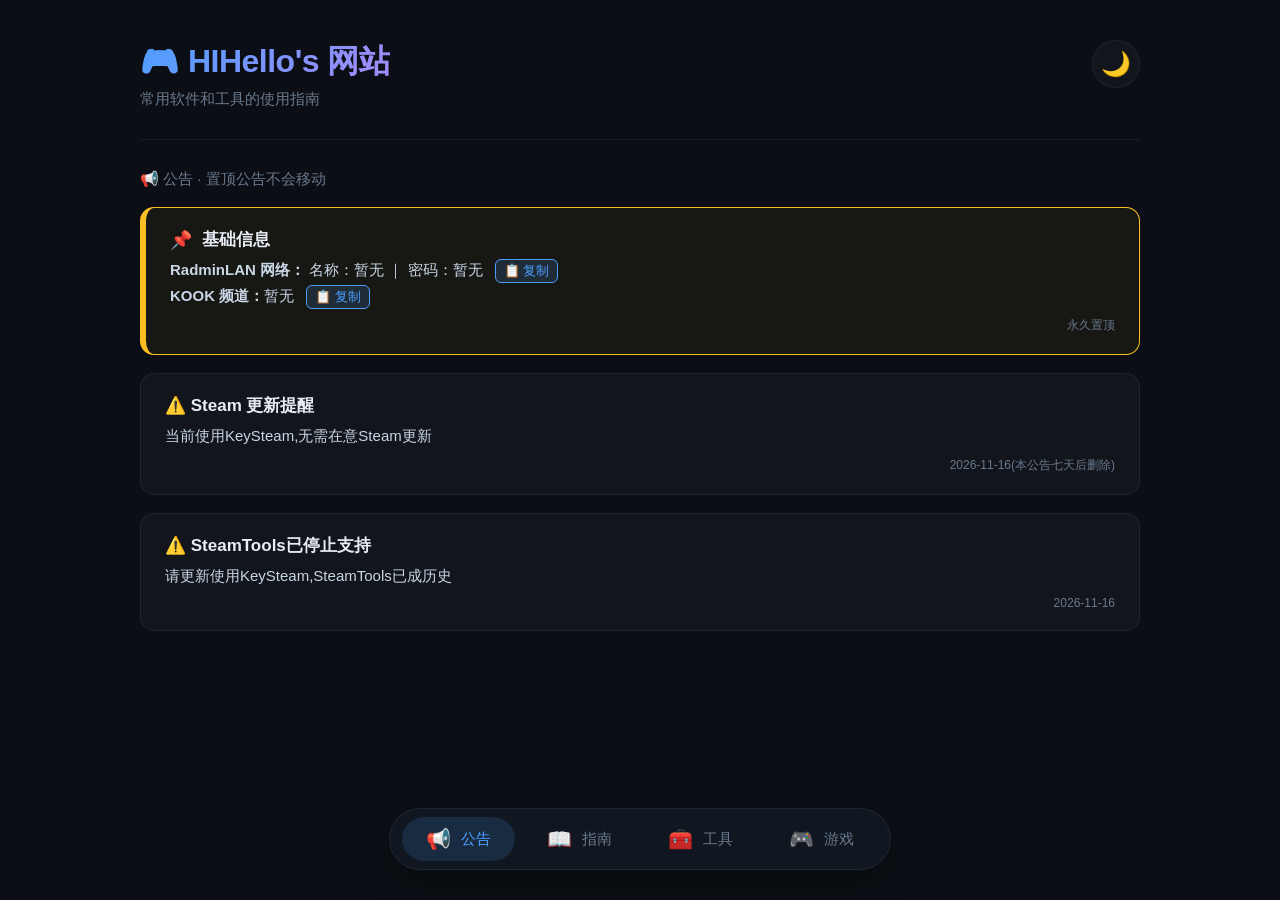
==== commit 8ceca2d1: "添加虚拟控件并改进触摸/插旗处理 引入统一的虚拟控件功能，并改进各游戏中的触摸/插旗行为。新增 css/virtual-controls.css 和 js/virtual-controls.js，将其" ====
--- a/index.html
+++ b/index.html
@@ -20,6 +20,64 @@
     <!-- 页面内容容器（由 JS 动态注入） -->
     <div id="page-container"></div>
 </div>
+
+<!-- ⭐ 虚拟按键控制器（电脑 / 手机通用：可开关、缩放、拖动） -->
+<div id="vc-container" class="vc-container">
+    <div class="vc-panel" id="vc-panel">
+        <div class="vc-toolbar">
+            <span class="vc-drag-handle" id="vc-drag-handle" title="按住拖动，调整虚拟按键位置">⠿</span>
+            <span class="vc-drag-tip">拖动</span>
+            <div class="vc-size-controls">
+                <button type="button" class="vc-tool-btn" id="vc-size-down" title="缩小虚拟按键" aria-label="缩小虚拟按键">−</button>
+                <span class="vc-size-label" id="vc-size-label">100%</span>
+                <button type="button" class="vc-tool-btn" id="vc-size-up" title="放大虚拟按键" aria-label="放大虚拟按键">＋</button>
+            </div>
+            <button type="button" class="vc-tool-btn" id="vc-reset" title="恢复默认位置和大小" aria-label="恢复默认位置和大小">⟲</button>
+            <button type="button" class="vc-tool-btn" id="vc-close" title="关闭虚拟按键" aria-label="关闭虚拟按键">✕</button>
+        </div>
+
+        <div class="vc-body">
+            <!-- 扫雷：标雷模式（手机也可长按格子标雷） -->
+            <div class="vc-group vc-group-mine" id="vc-minesweeper">
+                <button type="button" class="vc-btn vc-flag-toggle" id="vc-flag-toggle" aria-pressed="false">
+                    <span class="vc-flag-icon">🚩</span>
+                    <span class="vc-flag-text" id="vc-flag-text">标雷模式</span>
+                </button>
+                <p class="vc-hint">长按格子也能标雷</p>
+            </div>
+
+            <!-- 贪吃蛇：十字方向键 + 加速 -->
+            <div class="vc-group vc-group-row" id="vc-snake">
+                <div class="vc-dpad" role="group" aria-label="贪吃蛇方向键">
+                    <button type="button" class="vc-btn vc-key vc-up" data-code="ArrowUp" aria-label="向上">↑</button>
+                    <button type="button" class="vc-btn vc-key vc-left" data-code="ArrowLeft" data-repeat="true" aria-label="向左">←</button>
+                    <span class="vc-center" aria-hidden="true">🐍</span>
+                    <button type="button" class="vc-btn vc-key vc-right" data-code="ArrowRight" data-repeat="true" aria-label="向右">→</button>
+                    <button type="button" class="vc-btn vc-key vc-down" data-code="ArrowDown" data-repeat="true" aria-label="向下">↓</button>
+                </div>
+                <button type="button" class="vc-btn vc-action vc-key" id="vc-snake-action" data-code="Space" aria-label="加速">加速</button>
+            </div>
+
+            <!-- 俄罗斯方块：十字方向键 + 瞬降 / 暂停 -->
+            <div class="vc-group vc-group-row" id="vc-tetris">
+                <div class="vc-dpad" role="group" aria-label="俄罗斯方块方向键">
+                    <button type="button" class="vc-btn vc-key vc-up" data-code="ArrowUp" aria-label="旋转">↻<small>旋转</small></button>
+                    <button type="button" class="vc-btn vc-key vc-left" data-code="ArrowLeft" data-repeat="true" aria-label="左移">←</button>
+                    <span class="vc-center" aria-hidden="true">🧱</span>
+                    <button type="button" class="vc-btn vc-key vc-right" data-code="ArrowRight" data-repeat="true" aria-label="右移">→</button>
+                    <button type="button" class="vc-btn vc-key vc-down" data-code="ArrowDown" data-repeat="true" aria-label="加速下落">↓<small>下落</small></button>
+                </div>
+                <div class="vc-action-stack">
+                    <button type="button" class="vc-btn vc-action vc-key" id="vc-tetris-action" data-code="Space" aria-label="瞬降">瞬降</button>
+                    <button type="button" class="vc-btn vc-action vc-action-small vc-key" id="vc-tetris-pause" data-code="KeyP" aria-label="暂停">暂停</button>
+                </div>
+            </div>
+        </div>
+    </div>
+</div>
+
+<!-- ⭐ 虚拟按键开关（电脑 / 手机均显示） -->
+<button id="vc-toggle" class="vc-toggle vc-hidden" type="button" aria-pressed="false" title="虚拟按键（可拖动 / 缩放）">🎮</button>
 
 <!-- 底部导航 -->
 <div class="bottom-nav">
@@ -45,6 +103,7 @@
 <script src="js/minesweeper.js"></script>
 <script src="js/snake.js"></script>
 <script src="js/tetris.js"></script>
+<script src="js/virtual-controls.js"></script>
 <script src="js/script.js"></script>
 </body>
 </html>
--- a/css/style.css
+++ b/css/style.css
@@ -5,4 +5,5 @@
 @import "minesweeper.css";
 @import "snake.css";
 @import "responsive.css";
-@import "tetris.css";+@import "tetris.css";
+@import "virtual-controls.css";
